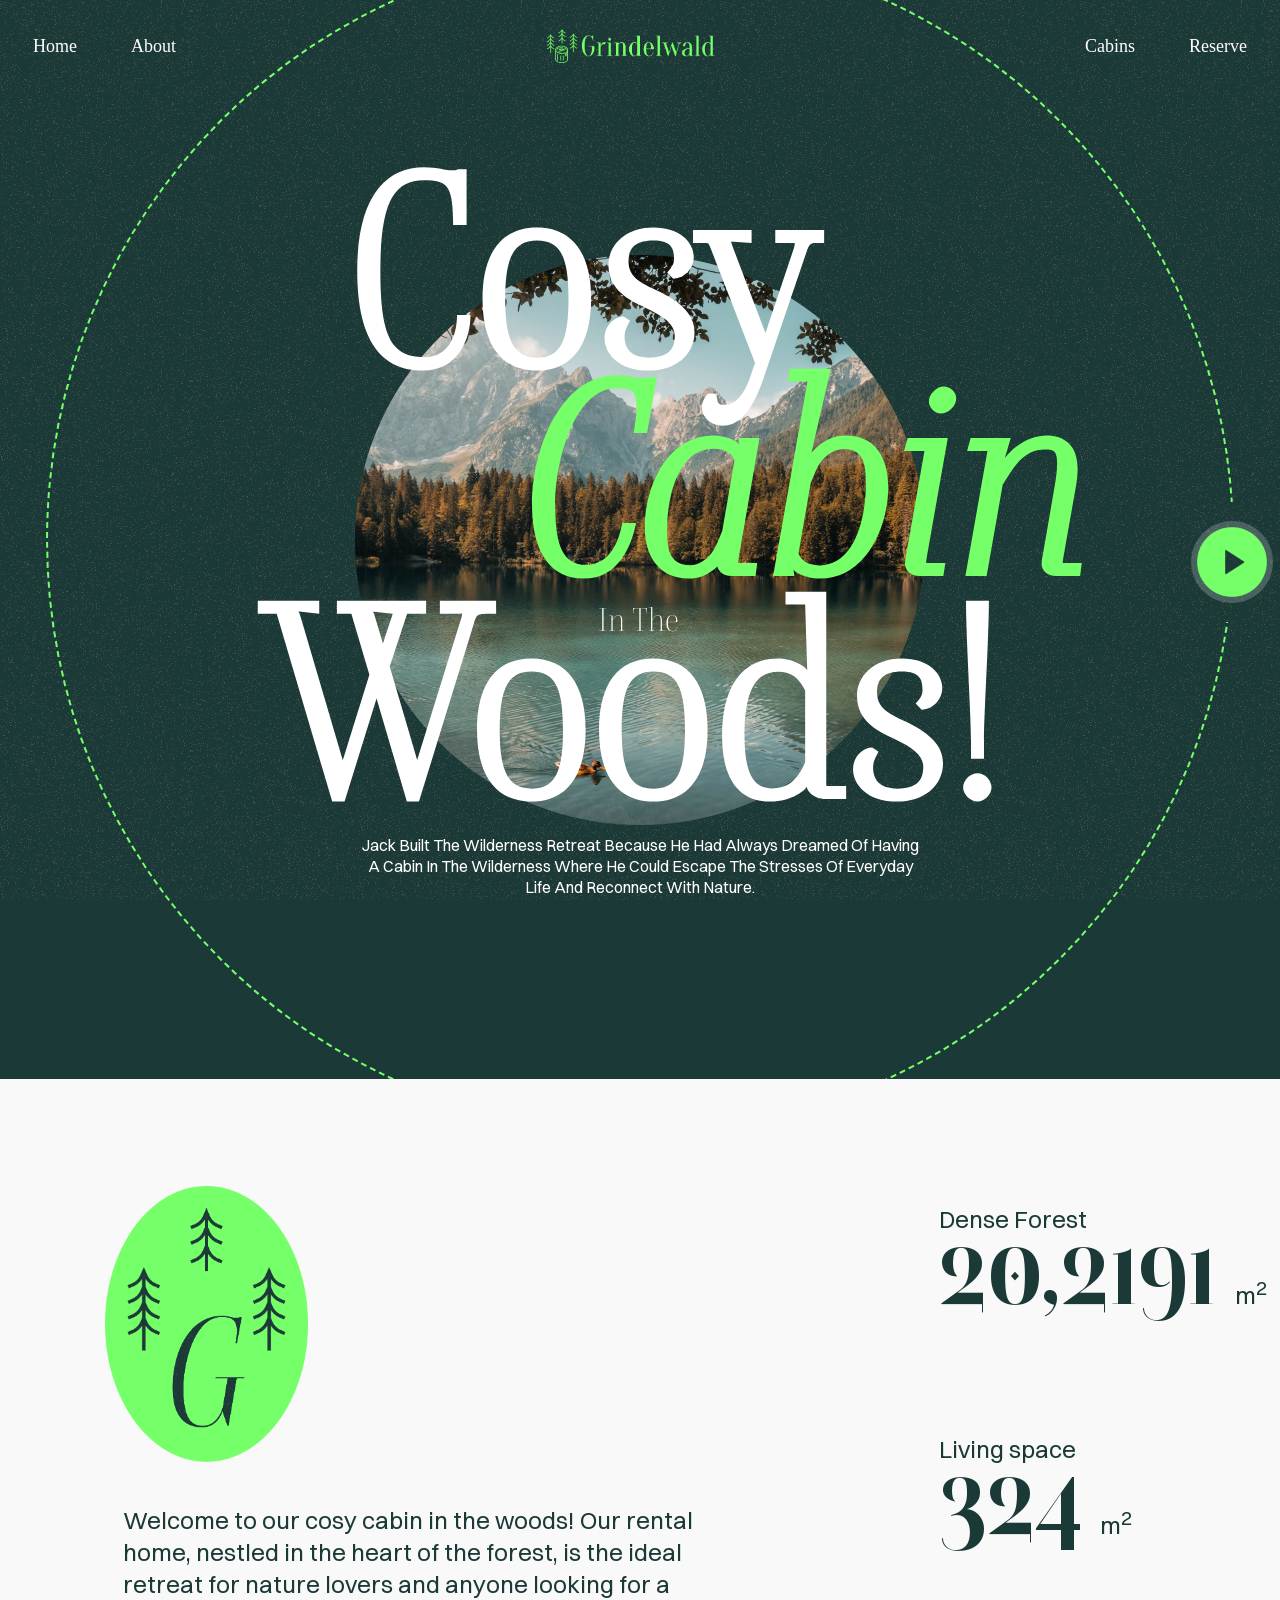
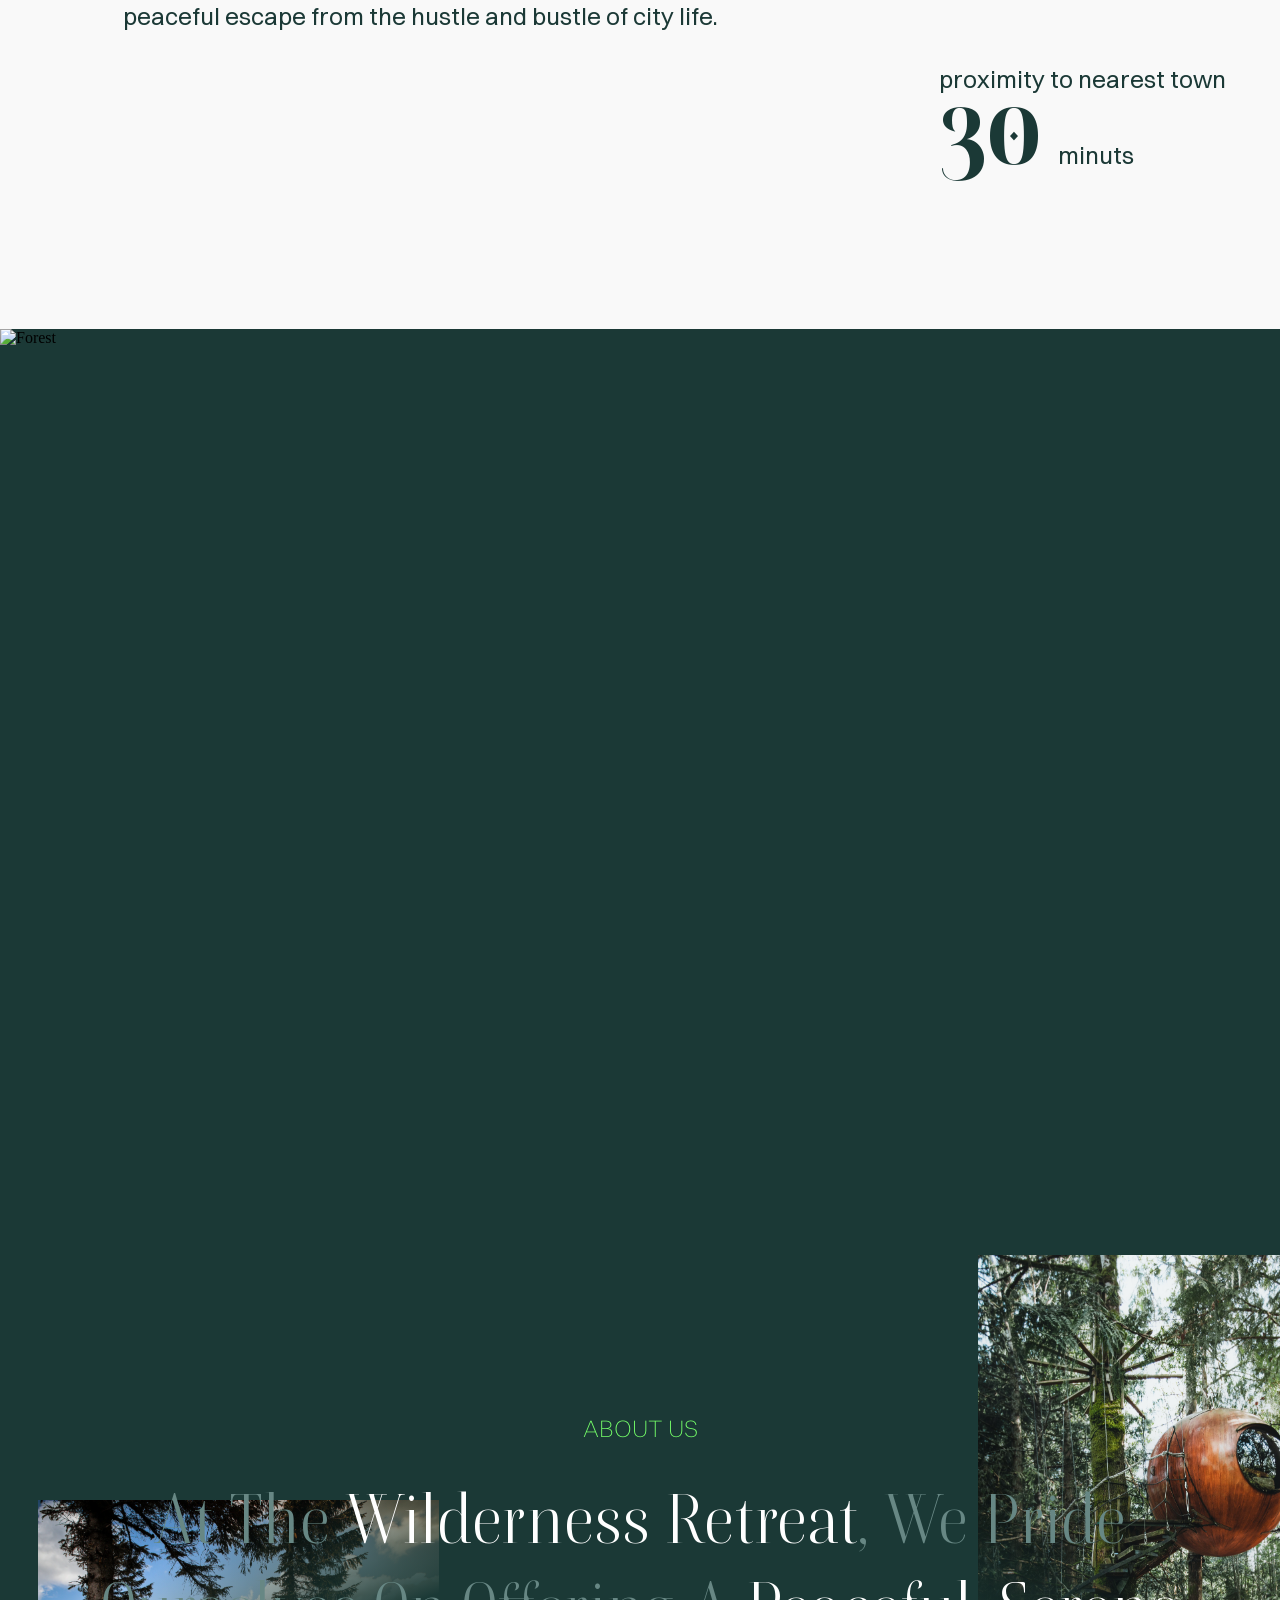
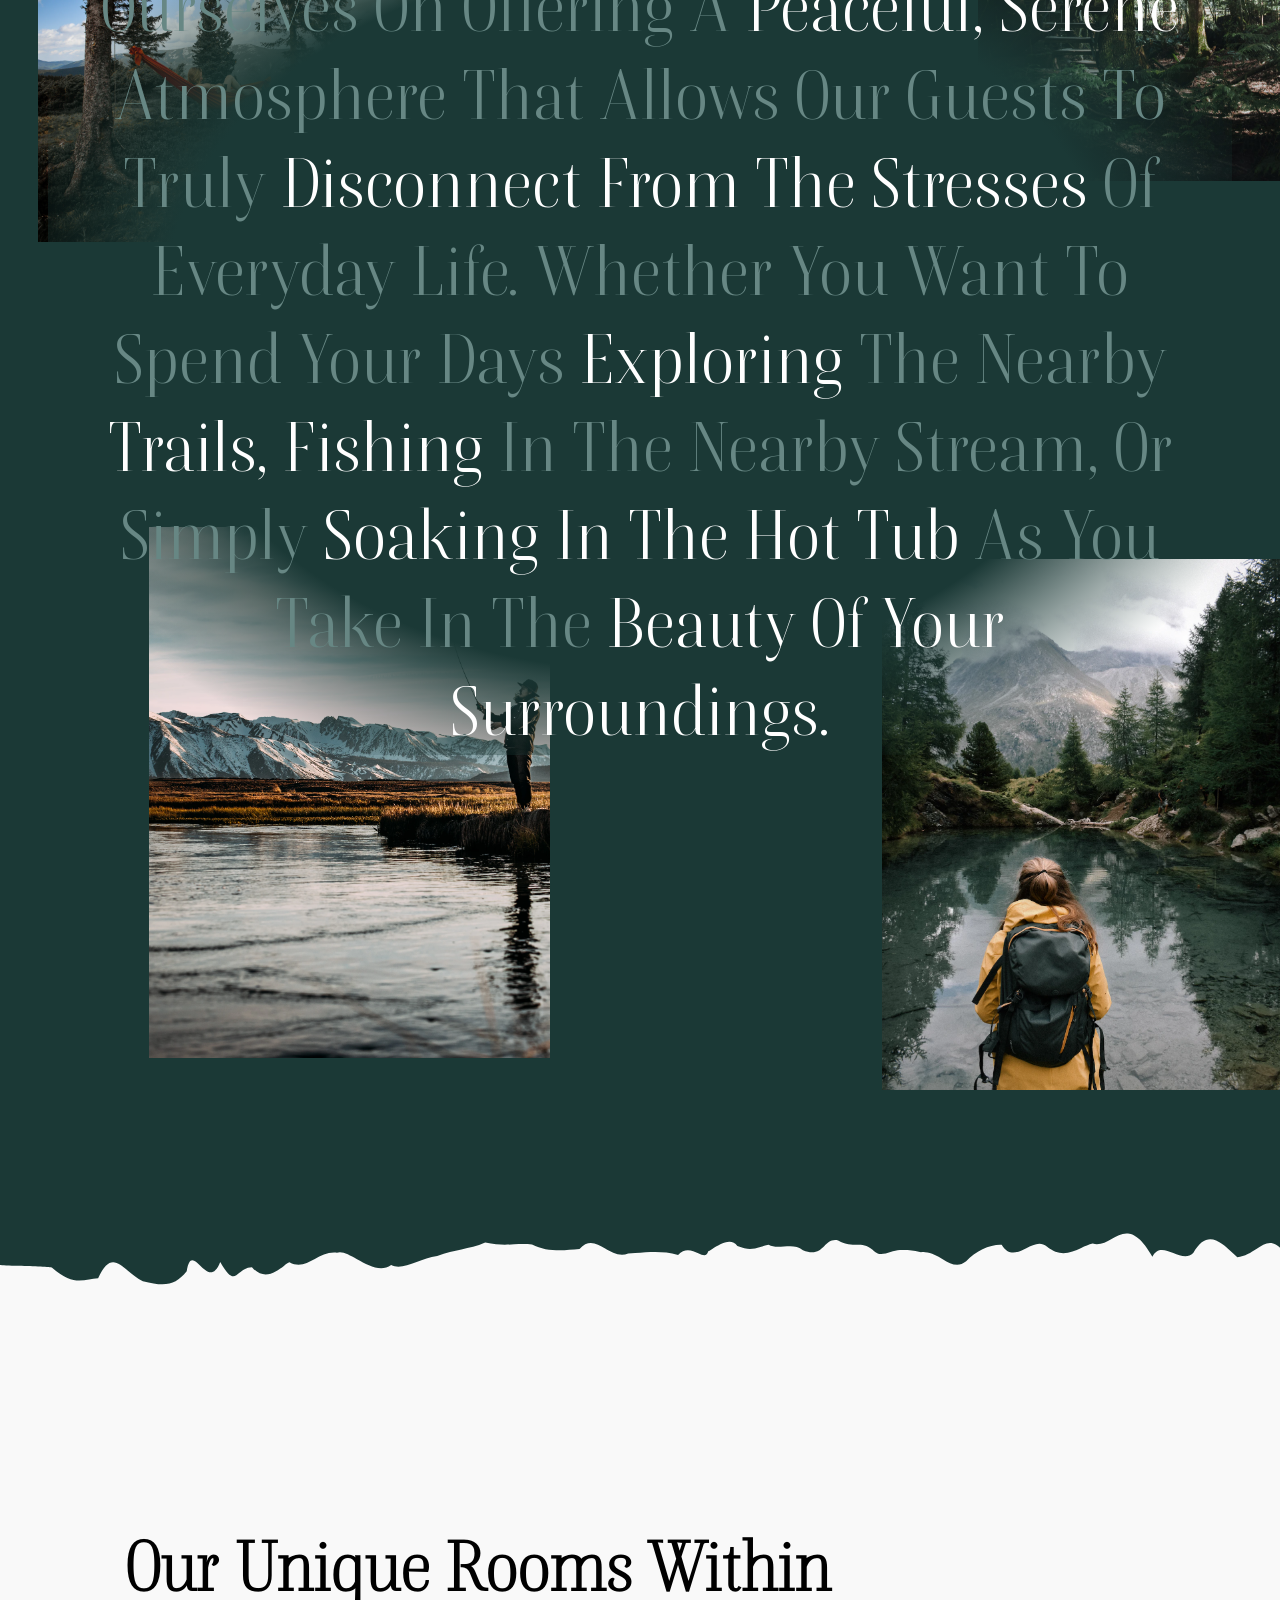
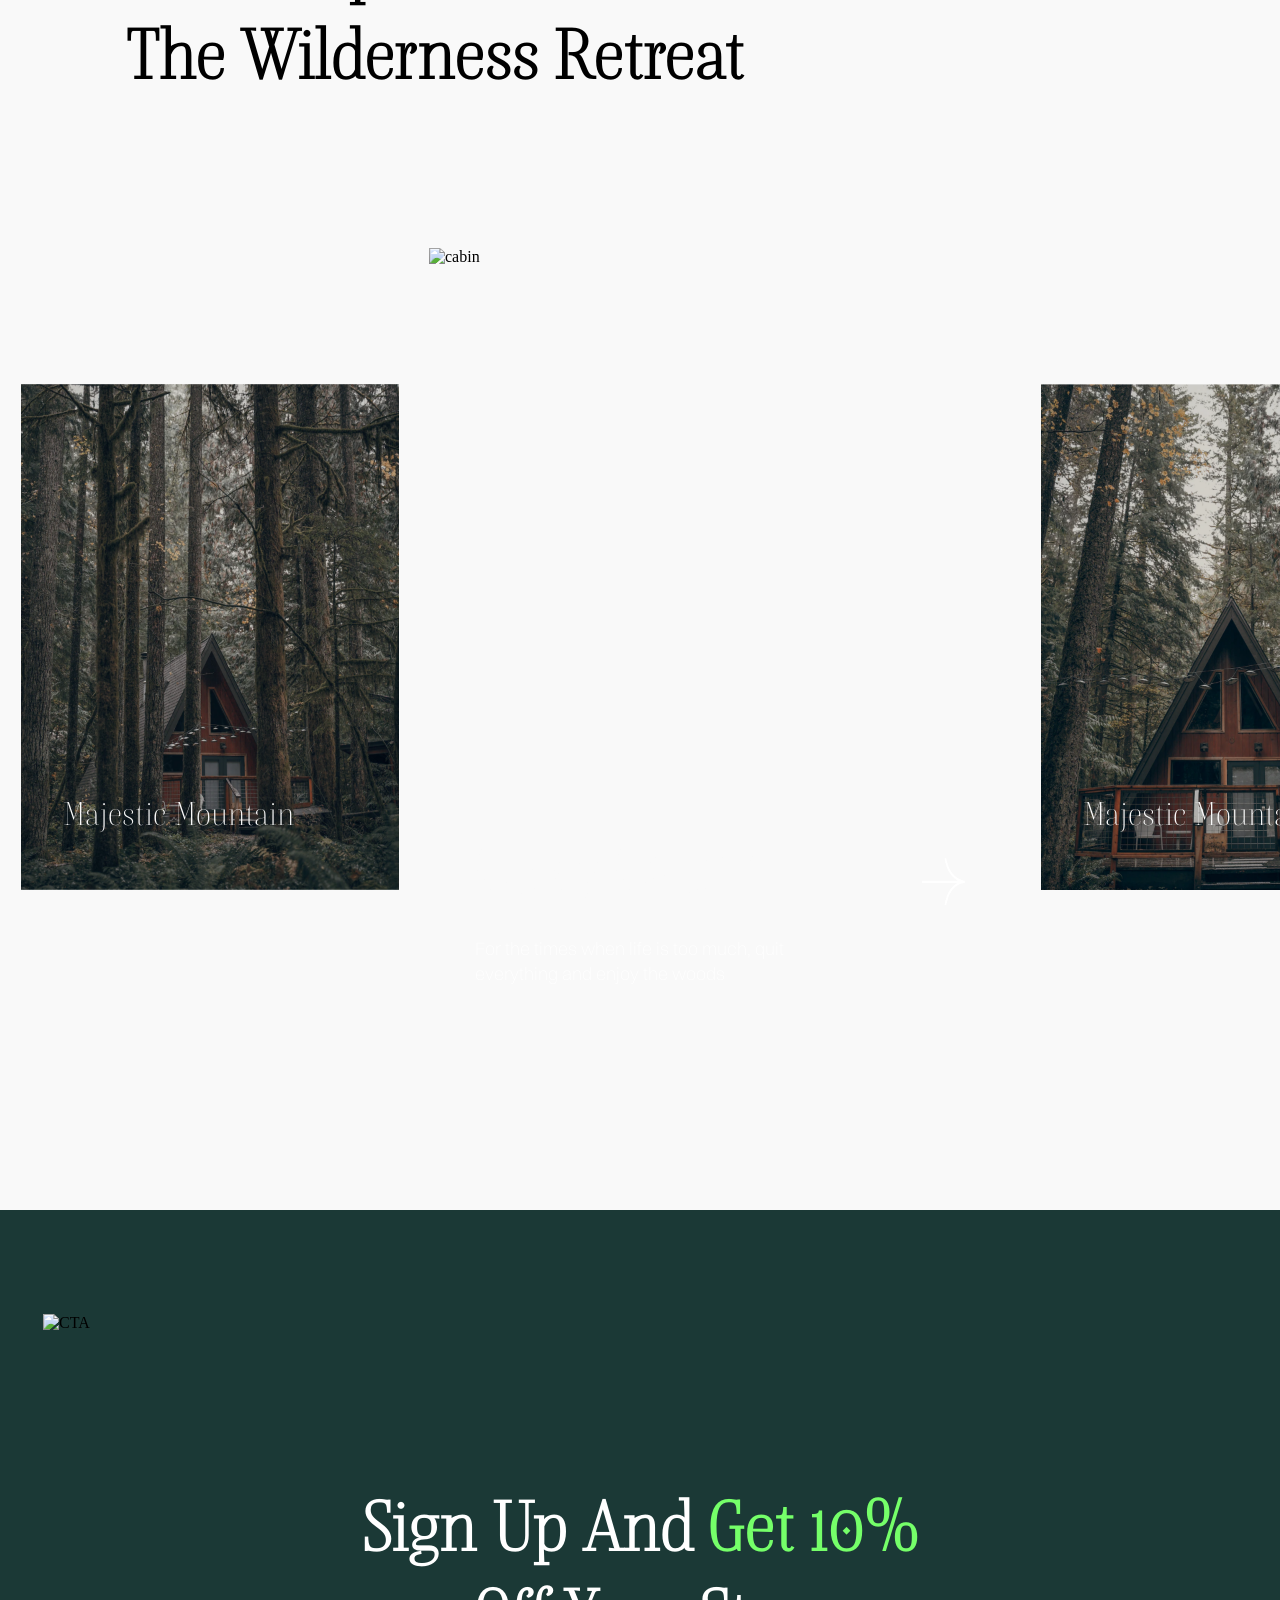
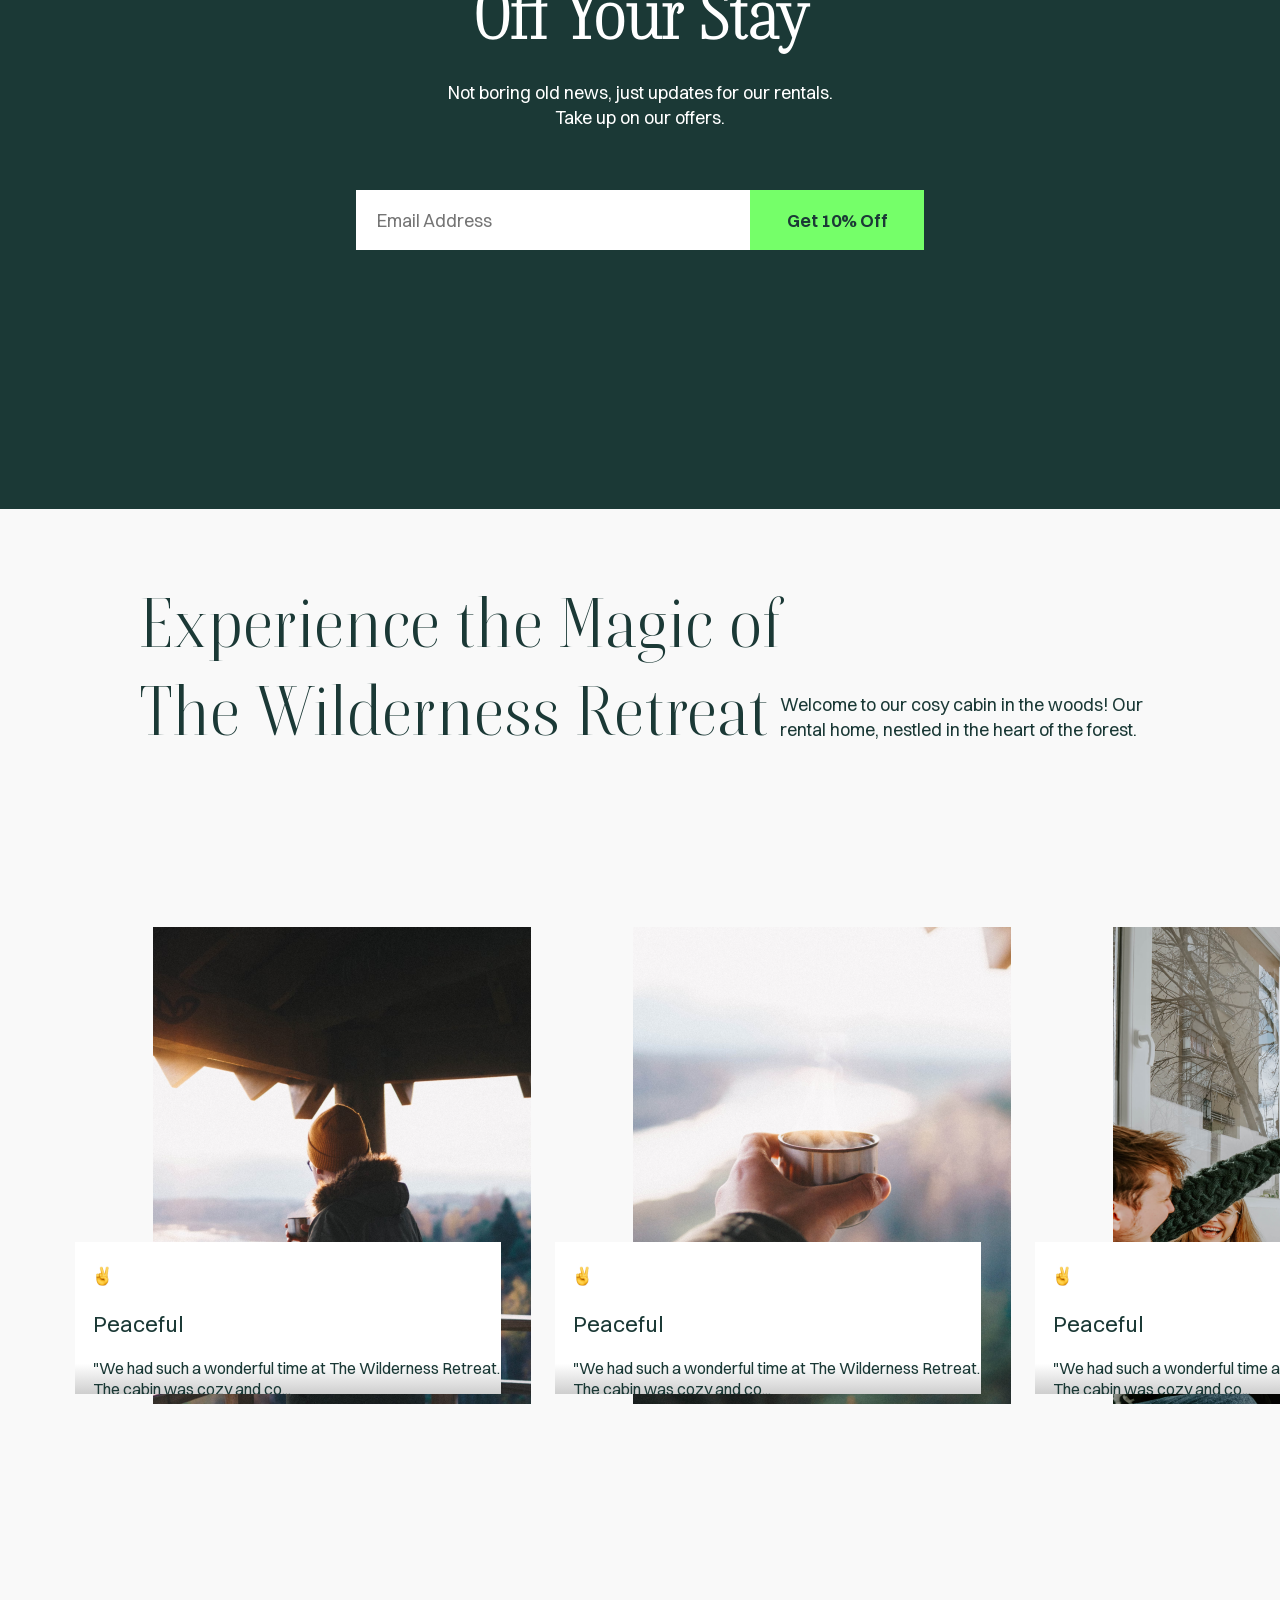
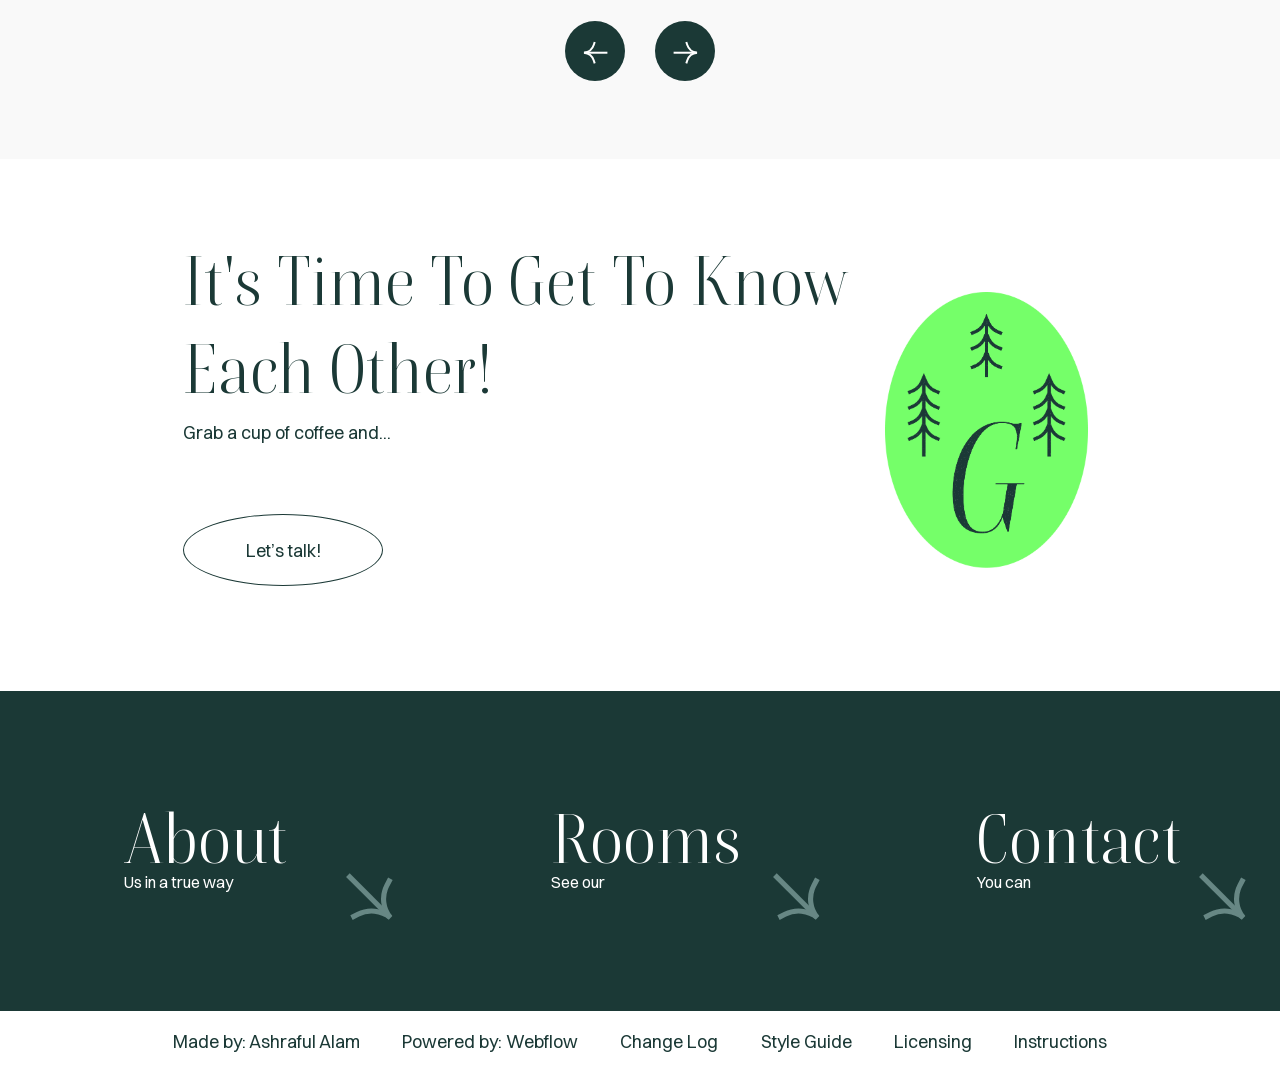
==== index.html @ 7fa8d110 "rename root file" ====
<!DOCTYPE html>
<html lang="en">
  <head>
    <meta charset="UTF-8" />
    <meta name="viewport" content="width=device-width, initial-scale=1.0" />
    <title>Document</title>
    <link rel="stylesheet" href="homePage.css" />
  </head>
  <body>
    <div class="navContainer">
      <nav>
        <aside>
          <p>Home</p>
          <p>About</p>
        </aside>
        <img class="logo" src="source/image/Logo.png" alt="" />
        <aside>
          <p>Cabins</p>
          <p>Reserve</p>
        </aside>
      </nav>
    </div>

    <div class="heroContainer">
      <img src="source/image/heroImage.png" alt="hero" />
      <div class="line">
        <div class="playContainer">
          <img src="source/image/play.png" alt="play" />
        </div>
      </div>
      <div class="title">
        <h1>cosy</h1>
        <h1>cabin</h1>
        <div class="concat">
          <p>in the</p>
          <h1>woods!</h1>
        </div>
        <div class="subTitle">
          <p>
            Jack built The Wilderness Retreat because he had always dreamed of
            having a cabin in the wilderness where he could escape the stresses
            of everyday life and reconnect with nature.
          </p>
        </div>
      </div>
    </div>

    <div class="infoContainer">
      <div class="left">
        <img src="source/image/LogoIcon.png" alt="Logo Icon" />
        <p>
          Welcome to our cosy cabin in the woods! Our rental home, nestled in
          the heart of the forest, is the ideal retreat for nature lovers and
          anyone looking for a peaceful escape from the hustle and bustle of
          city life.
        </p>
      </div>

      <div class="right">
        <section>
          <p>Dense Forest</p>
          <p><span>20,2191</span> m<sup>2</sup></p>
        </section>

        <section>
          <p>Living space</p>
          <p><span>324</span> m<sup>2</sup></p>
        </section>

        <section>
          <p>proximity to nearest town</p>
          <p><span>30</span> minuts</p>
        </section>
      </div>
    </div>

    <div class="landingImageContainer">
      <img src="source/image/LandingImage.png" alt="Forest" srcset="" />
    </div>

    <div class="aboutUsContainer">
      <h3>About Us</h3>
      <p>
        At The <span>Wilderness Retreat</span>, we pride ourselves on offering a
        <span>peaceful, serene</span> atmosphere that allows our guests to truly
        <span>disconnect from the stresses</span> of everyday life. Whether you
        want to spend your days <span>exploring</span> the nearby
        <span>trails, fishing</span> in the nearby stream, or simply
        <span>soaking in the hot tub</span> as you take in the
        <span>beauty of your surroundings.</span>
      </p>
      <img id="AUI1" src="source/image/AUI1.png" alt="hammok" />
      <img id="AUI2" src="source/image/AUI2.png" alt="treehouse" />
      <img id="AUI3" src="source/image/AUI3.png" alt="fishing" />
      <img id="AUI4" src="source/image/AUI4.png" alt="lagoon" />
    </div>

    <svg
      width="1440"
      height="113"
      viewBox="0 0 1440 113"
      fill="none"
      xmlns="http://www.w3.org/2000/svg"
    >
      <path
        fill-rule="evenodd"
        clip-rule="evenodd"
        d="M18.7833 62.7959C9.23584 62.4881 1.08497 62.2254 4.46349e-06 61.944L0 113L1440 113L1440 6.87937C1438.2 7.46127 1436.47 8.1335 1434.84 8.88973C1430.71 -6.09381 1423.05 0.575743 1413.23 9.13113C1404.2 16.9908 1393.35 26.4421 1381.73 22.1585C1379.43 23.8124 1377.31 25.3706 1375.34 26.8237C1358.39 39.306 1351.98 44.0287 1329.98 35.0249C1322.13 37.172 1315.57 37.6244 1309.7 38.0296C1299.73 38.717 1291.73 39.2688 1282.74 47.7307C1272.5 35.5685 1265.35 40.1801 1256.38 45.968C1251.02 49.4222 1245.02 53.2953 1237.32 54.2721C1235.89 52.9892 1234.44 51.6265 1232.97 50.2475C1220.56 38.5748 1206.9 25.7295 1193.24 50.1102C1187.56 55.7433 1180.33 52.8786 1173.3 50.0892C1165.19 46.8758 1157.34 43.7622 1152.39 53.8572C1134.96 22.8873 1123.17 29.4622 1111.56 35.9358C1105.48 39.3261 1099.45 42.6887 1092.69 40.6157C1088.8 41.5596 1085.02 43.2747 1081.22 44.9987C1070.77 49.7373 1060.17 54.5434 1046.81 43.591C1040.51 38.0478 1033.44 41.5925 1026.34 45.1481C1017.69 49.4845 1009 53.8373 1001.65 41.7415C990.593 41.1585 975.445 47.8863 966.161 58.3403C957.867 65.0472 950.698 60.8352 942.708 56.1404C937.358 52.9966 931.639 49.6364 924.967 49.1929C923.662 49.0115 922.311 49.0115 921.006 49.1929C917.403 48.1698 913.579 47.4923 909.662 47.1826C908.235 47.1826 906.815 47.1344 905.366 47.0852C903.855 47.034 902.312 46.9816 900.694 46.9816C897.517 46.7603 894.012 47.8652 890.509 48.9698C885.104 50.6739 879.703 52.3769 875.511 49.2054C874.3 48.525 873.301 47.7069 872.565 46.7931C866.895 41.8938 862.147 41.8356 856.719 41.769C851.588 41.7061 845.85 41.6357 838.152 37.4648C831.615 35.9823 828.063 39.3723 824.367 42.9002C819.642 47.4099 814.682 52.1448 802.947 47.2156C797.284 42.3953 790.519 42.9374 783.884 43.469C778.454 43.904 773.113 44.3321 768.535 41.8076C765.358 42.5109 762.758 43.264 760.45 43.9325C752.927 46.1114 748.508 47.3911 737.354 43.1143C731.291 33.9115 719.3 41.5077 712.271 45.9611C710.593 47.0238 709.198 47.9076 708.233 48.3414C706.751 54.0754 703.037 52.4287 698.188 50.2786C692.462 47.7399 685.153 44.4994 678.067 51.8796C663.395 47.9731 650.98 48.9029 635.193 50.0854C632.943 50.2538 630.625 50.4274 628.223 50.5929C619.638 53.8572 612.214 49.6067 605.175 45.5768C596.52 40.6221 588.449 36.0008 579.519 46.0897C561.996 47.7784 546.564 48.9043 531.988 41.4256C525.156 40.7519 519.744 41.0516 514.295 41.3534C506.249 41.799 498.121 42.2491 485.217 39.5761C476.906 43.3089 469.35 44.8219 461.45 46.404C453.99 47.8979 446.223 49.4535 437.22 52.9977C429.822 54.1245 422.955 56.6358 416.66 58.9378C406.668 62.5916 398.118 65.7182 391.178 61.9442C380.866 69.4733 368.165 62.3941 357.01 56.1769C349.073 51.7529 341.919 47.7654 336.965 49.788C328.445 48.788 321.503 52.5076 314.873 56.0601C306.709 60.4349 299.017 64.5562 289.434 59.2973C288.092 59.6882 286.19 61.128 283.867 62.8859C276.155 68.7232 263.808 78.0681 251.948 64.1623C246.11 64.2275 242.472 67.3004 239.444 69.8579C234.073 74.3943 230.621 77.3094 220.22 58.9431C213.587 75.6829 206.282 68.6091 200.028 62.5535C194.212 56.9221 189.306 52.1712 186.695 68.2712C175.509 81.9017 165.94 84.1934 142.839 78.1622C137.151 75.4569 132.296 71.406 127.915 67.7505C116.897 58.5566 108.875 51.8635 98.1284 75.3678C94.8785 75.5291 91.9042 76.025 89.0153 76.5067C78.5808 78.2464 69.2598 79.8005 52.0867 64.7328C51.0072 63.8346 33.2844 63.2634 18.7833 62.7959Z"
        fill="#F9F9F9"
      />
    </svg>

    <div class="uniqueRoomsContainer">
      <h2>Our unique rooms within the wilderness retreat</h2>
      <div class="roomImgContainer">
        <div class="roomImg small" id="room1">
          <img src="source/image/Cabin1.png" alt="cabin" />
          <h2>Majestic Mountain</h2>
          <img id="roomIcon" src="source/image/roomIcon.png" alt="" />
          <p>
            For the times when life is too much, quit everything and enjoy the
            woods
          </p>
        </div>

        <div class="roomImg big" id="room2">
          <img src="source/image/Cabin2.png" alt="cabin" />
          <h2>Cozy Cabin</h2>
          <img id="roomIcon" src="source/image/roomIcon.png" alt="" />
          <p>
            For the times when life is too much, quit everything and enjoy the
            woods
          </p>
        </div>

        <div class="roomImg small" id="room3">
          <img src="source/image/Cabin3.png" alt="cabin" />
          <h2>Majestic Mountain</h2>
          <img id="roomIcon" src="source/image/roomIcon.png" alt="" />
          <p>
            For the times when life is too much, quit everything and enjoy the
            woods
          </p>
        </div>
      </div>
    </div>

    <div class="ctaContainer">
      <img src="source/image/CTABG.png" alt="CTA" />
      <h2>Sign up and <span>get 10%</span> off your stay</h2>
      <p>
        Not boring old news, just updates for our rentals. Take up on our
        offers.
      </p>
      <form>
        <input type="text" placeholder="Email Address" />
        <input type="submit" value="Get 10% Off" />
      </form>
    </div>

    <div class="testimonialContainer">
      <h1>Experience the Magic of The Wilderness Retreat</h1>
      <p>
        Welcome to our cosy cabin in the woods! Our rental home, nestled in the
        heart of the forest.
      </p>
      <div class="responseContainer">
        <div class="response">
          <aside>
            <img src="source/image/peace.png" alt="emoji" />
            <h4>peaceful</h4>
            <p>
              "We had such a wonderful time at The Wilderness Retreat. The cabin
              was cozy and co...
            </p>
          </aside>
          <img class="userImg" src="source/image/TM1.png" alt="" />
        </div>
        <div class="response">
          <aside>
            <img src="source/image/peace.png" alt="emoji" />
            <h4>peaceful</h4>
            <p>
              "We had such a wonderful time at The Wilderness Retreat. The cabin
              was cozy and co...
            </p>
          </aside>
          <img class="userImg" src="source/image/TM2.png" alt="" />
        </div>
        <div class="response">
          <aside>
            <img src="source/image/peace.png" alt="emoji" />
            <h4>peaceful</h4>
            <p>
              "We had such a wonderful time at The Wilderness Retreat. The cabin
              was cozy and co...
            </p>
          </aside>
          <img class="userImg" src="source/image/TM3.png" alt="" />
        </div>
      </div>
      <div class="controlButton">
        <div class="icon">
          <svg
            class="leftIcon"
            width="25"
            height="23"
            viewBox="0 0 25 23"
            fill="none"
            xmlns="http://www.w3.org/2000/svg"
          >
            <path
              d="M11.7051 1L10.8256 3.7037C9.4058 8.06886 5.56227 11.1988 1 11.7051V11.7051V11.7051C5.53839 12.0984 9.39599 15.1802 10.7819 19.5196L11.7051 22.4101"
              stroke="white"
              stroke-width="2"
            />
            <path
              d="M1.19727 11.7183L24.4 11.7183"
              stroke="white"
              stroke-width="2"
            />
          </svg>
        </div>
        <div class="icon">
          <svg
            class="rightIcon"
            width="25"
            height="23"
            viewBox="0 0 25 23"
            fill="none"
            xmlns="http://www.w3.org/2000/svg"
          >
            <path
              d="M11.7051 1L10.8256 3.7037C9.4058 8.06886 5.56227 11.1988 1 11.7051V11.7051V11.7051C5.53839 12.0984 9.39599 15.1802 10.7819 19.5196L11.7051 22.4101"
              stroke="white"
              stroke-width="2"
            />
            <path
              d="M1.19727 11.7183L24.4 11.7183"
              stroke="white"
              stroke-width="2"
            />
          </svg>
        </div>
      </div>
    </div>

    <div class="detailsContainer">
      <aside>
        <h1>it's time to get to know each other!</h1>
        <p>Grab a cup of coffee and...</p>
        <input type="button" value="Let’s talk!" />
      </aside>
      <img class="logoIcon" src="source/image/LogoIcon.png" alt="" />
    </div>

    <div class="linksContainer">
      <div class="link">
        <h2>About</h2>
        <p>Us in a true way</p>
        <div class="icon">
          <svg
            class="rightIcon"
            width="25"
            height="23"
            viewBox="0 0 25 23"
            fill="none"
            xmlns="http://www.w3.org/2000/svg"
          >
            <path
              d="M11.7051 1L10.8256 3.7037C9.4058 8.06886 5.56227 11.1988 1 11.7051V11.7051V11.7051C5.53839 12.0984 9.39599 15.1802 10.7819 19.5196L11.7051 22.4101"
              stroke="white"
              stroke-width="2"
            />
            <path
              d="M1.19727 11.7183L24.4 11.7183"
              stroke="white"
              stroke-width="2"
            />
          </svg>
        </div>
      </div>
      <div class="link">
        <h2>Rooms</h2>
        <p>See our</p>
        <div class="icon">
          <svg
            class="rightIcon"
            width="25"
            height="23"
            viewBox="0 0 25 23"
            fill="none"
            xmlns="http://www.w3.org/2000/svg"
          >
            <path
              d="M11.7051 1L10.8256 3.7037C9.4058 8.06886 5.56227 11.1988 1 11.7051V11.7051V11.7051C5.53839 12.0984 9.39599 15.1802 10.7819 19.5196L11.7051 22.4101"
              stroke="white"
              stroke-width="2"
            />
            <path
              d="M1.19727 11.7183L24.4 11.7183"
              stroke="white"
              stroke-width="2"
            />
          </svg>
        </div>
      </div>
      <div class="link">
        <h2>Contact</h2>
        <p>You can</p>
        <div class="icon">
          <svg
            class="rightIcon"
            width="25"
            height="23"
            viewBox="0 0 25 23"
            fill="none"
            xmlns="http://www.w3.org/2000/svg"
          >
            <path
              d="M11.7051 1L10.8256 3.7037C9.4058 8.06886 5.56227 11.1988 1 11.7051V11.7051V11.7051C5.53839 12.0984 9.39599 15.1802 10.7819 19.5196L11.7051 22.4101"
              stroke="white"
              stroke-width="2"
            />
            <path
              d="M1.19727 11.7183L24.4 11.7183"
              stroke="white"
              stroke-width="2"
            />
          </svg>
        </div>
      </div>
    </div>

    <div class="footerContainer">
      <div class="links">
        <p>Made by: Ashraful Alam</p>
        <p>Powered by: Webflow</p>
        <p>Change Log</p>
        <p>Style Guide</p>
        <p>Licensing</p>
        <p>Instructions</p>
      </div>
    </div>
  </body>
</html>
---- homePage.css ----
/* -------------------------Import Fonts---------------------------------------- */
@font-face {
  font-family: "Boska-Variable"; /* Name you'll use for the font */
  src: url("source/fonts/Boska-Variable.ttf") format("truetype"); /* Path to TTF file */
}

@font-face {
  font-family: "Boska"; /* Name you'll use for the font */
  src: url("source/fonts/Boska-Light.otf") format("opentype"); /* OTF format */
}
@font-face {
  font-family: "Boska-Italic"; /* Name you'll use for the font */
  src: url("source/fonts/Boska-LightItalic.otf") format("opentype"); /* OTF format */
}

@font-face {
  font-family: "Switzer-Variable"; /* Name you'll use for the font */
  src: url("source/fonts/Switzer-Variable.ttf") format("truetype"); /* Path to TTF file */
}
@font-face {
  font-family: "Switzer-VariableItalic"; /* Name you'll use for the font */
  src: url("source/fonts/Switzer-VariableItalic.ttf") format("truetype"); /* Path to TTF file */
}
@font-face {
  font-family: "Switzer"; /* Name you'll use for the font */
  src: url("source/fonts/Switzer-Extralight.otf") format("opentype"); /* OTF format */
}

/* -----------------global css------------------------ */
* {
  box-sizing: border-box;
}
HTML,
body {
  margin: 0px;
  padding: 0px;
  border: 0px;
}

body {
  background-color: #1b3936;
  background-image: url("source/image/noiseBG.png");
  background-repeat: repeat;
  background-attachment: fixed;
}

/* ----------------------Navigation bar css------------------------------ */
.navContainer {
  width: 100vw;
  position: absolute;
  z-index: 2;
}
nav {
  /* width: 100vw; */
  display: flex;
  flex-direction: row;
  justify-content: space-between;
  width: 1214px;
  height: 33px;
  margin: auto;
  align-items: center;
  margin-top: 29.6px;
}
nav aside {
  display: flex;
  flex-direction: row;
  gap: 54px;
  color: #ffffff;
  font-size: 18px;
}
nav aside p:hover {
  color: #75ff69;
  cursor: pointer;
}
.logo {
  width: 168.3px;
  /* height: 33px; */
}

/* ---------------------Hero Container css-------------------------- */
.heroContainer {
  display: flex;
  justify-content: center;
  align-items: center;
  /* height: 1394.9px; */
  height: 1079px;
  margin: 0 auto;
  position: relative;
  overflow-y: clip;
}
.heroContainer img {
  height: 570px;
  /* width: 570px; */
  aspect-ratio: 1/1;
}
.heroContainer .line {
  border: 2px dashed #75ff69;
  height: 1188px;
  aspect-ratio: 1/1;
  border-radius: 100%;
  position: absolute;
}

.heroContainer .line .playContainer {
  height: 120px;
  aspect-ratio: 1/1;
  background-image: url("source/image/noiseBG.png");
  right: -60px;
  bottom: 43%;
  position: absolute;
  display: flex;
  justify-content: center;
  align-items: center;
}
.heroContainer .line .playContainer img {
  height: 82px;
  aspect-ratio: 1/1;
}

.heroContainer .title {
  position: absolute;
  color: #ffffff;
  height: 724px;
  width: 1070px;
  /* left: 232px; */
  margin-left: 72px;
  top: 183px;
  text-transform: capitalize;
  font-family: "Boska", "Boska-Variable", sans-serif;
}
.heroContainer .title h1 {
  font-size: 262px;
  line-height: 185.6px;
  height: 162px;
  width: 879px;
  margin-top: unset;
  margin-bottom: unset;
  text-align: center;
  margin-bottom: 46px;
}

.heroContainer .title > h1:nth-child(2) {
  color: #75ff69;
  /* font-style: italic; */
  /* margin-left: 191px; */
  margin-left: 225px;
  font-family: "Boska-Italic", "Boska-Variable", sans-serif;
}

.heroContainer .title .concat {
  position: relative;
}
.heroContainer .title .concat p {
  text-align: center;
  margin: 0 0 0 -7%;
  font-size: 32px;
}

.heroContainer .title .concat h1 {
  margin-left: 48px;
  position: absolute;
  top: 15px;
}

.heroContainer .title .subTitle {
  bottom: 0px;
  position: absolute;
  width: inherit;
}

.heroContainer .title .subTitle p {
  text-align: center;
  margin: 0 0 0 20%;
  width: 570px;
  height: 72px;
  font-family: "Switzer-Variable", sans-serif;
}

/* -----------------------Info Section Css--------------- */
.infoContainer {
  height: 850px;
  background-color: #f9f9f9;
  display: flex;
  gap: 207px;
  color: #1b3936;
}
.infoContainer > .left {
  display: flex;
  flex-direction: column;
  margin-left: 105px;
  gap: 41.92px;
}

.infoContainer > .left img {
  width: 203px;
  height: 276.08px;
  margin-top: 107px;
}
.infoContainer > .left p {
  width: 609px;
  height: 128px;
  font-family: "Switzer-Variable", sans-serif;
  margin: 0 0 0 18px;
  font-size: 24px;
}
.infoContainer > .right {
  padding-top: 115px;
  display: flex;
  flex-direction: column;
  gap: 104px;
}

.infoContainer > .right p {
  font-family: "Switzer-Variable", sans-serif;
  font-size: 24px;
  margin: unset;
  line-height: 50px;
}
.infoContainer > .right span {
  font-family: "Boska-Variable", sans-serif;
  font-size: 100px;
  font-weight: bold;
  margin-right: 12px;
}

/* -------------------------Landing Image Css----------------- */

.landingImageContainer {
  height: 850px;
}
.landingImageContainer img {
  max-width: 100%;
  height: auto;
}

/* -------------------------About US Css----------------- */

.aboutUsContainer {
  height: 1624px;
  position: relative;
}
.aboutUsContainer h3 {
  color: #75ff69;
  font-size: 24px;
  font-family: "Switzer", sans-serif;
  font-weight: lighter;
  text-transform: uppercase;
  margin: unset;
  /* margin-top: 233px; */
  padding-top: 233px;
  text-align: center;
}
.aboutUsContainer p {
  color: #678784;
  height: 880px;
  width: 1183.29px;
  padding: 0px 50px;
  text-align: center;
  margin: 31px auto;
  font-size: 68px;
  font-family: "Boska-Variable", sans-serif;
  text-transform: capitalize;
  z-index: 2;
  position: relative;
  background: radial-gradient(#1b3936 57%, transparent 80%);
}

.aboutUsContainer p > span {
  color: #ffffff;
}
.aboutUsContainer img {
  width: 401px;
  position: absolute;
}

#AUI1 {
  height: 342px;
  top: 321px;
  left: 38px;
}
#AUI2 {
  height: 526px;
  top: 76px;
  left: 978px;
}
#AUI3 {
  height: 531px;
  top: 948px;
  left: 149px;
}
#AUI4 {
  height: 531px;
  top: 980px;
  left: 882px;
}

/* -------------------------Unique Rooms Css----------------- */
svg {
  margin-bottom: -6px;
}
.uniqueRoomsContainer {
  height: 1496px;
  /* background-color: #ffffff; */
  background-color: #f9f9f9;
  position: relative;
}

.uniqueRoomsContainer h2 {
  margin: unset;
  font-size: 68px;
  font-family: "Boska", "Boska-Variable", sans-serif;
  text-transform: capitalize;
  height: 176px;
  width: 784px;
  position: relative;
  top: 209px;
  left: 125px;
}

.roomImgContainer {
  display: flex;
  flex-direction: row;
  gap: 30px;
  margin: 0px 21px;
  top: 534px;
  position: absolute;
}

.roomImg {
  position: relative;
}
.roomImg img {
  max-width: 100%;
  height: auto;
}
.roomImg h2,
.roomImg p {
  position: absolute;
}
.roomImg h2 {
  font-family: "Boska", "Boska-Variable", sans-serif;
  color: #f9f9f9;
}
.roomImg p {
  font-family: "Switzer", sans-serif;
  color: #ffffff;
}
.big {
  height: 778.32;
  width: 582px;
}
.big h2 {
  left: 46px;
  top: 577.16px;
  font-size: 68px;
  width: 70%;
  overflow: hidden;
  text-overflow: ellipsis;
  white-space: nowrap;
}
.big p {
  left: 46px;
  top: 670.16px;
  width: 381px;
  height: 48px;
  font-size: 18px;
  display: block;
}
.small {
  height: 505.68px;
  width: 378px;
  top: 136.32px;
}
.small h2 {
  font-size: 32.11px;
  top: 409px;
  left: 42px;
  font-weight: lighter;
  width: 80%;
}
.small p {
  left: 42px;
  display: none;
}

#roomIcon {
  height: 47.4px;
  width: 43.37px;
  position: absolute;
  top: 609.16px;
  right: 45.6px;
}

.big #roomIcon {
  display: block;
}
.small #roomIcon {
  display: none;
}

/* ------------------------------CTA CSS-------------------------- */
.ctaContainer {
  height: 704px;
  width: 1194px;
  margin: 104px auto 91px auto;
  position: relative;
}
.ctaContainer img {
  max-width: 100%;
  height: auto;
}

.ctaContainer h2,
.ctaContainer p {
  left: 50%;
  transform: translateX(-50%);
  text-align: center;
}
.ctaContainer h2 {
  position: absolute;
  color: #ffffff;
  top: 169px;
  margin: unset;
  font-family: "Boska", sans-serif;
  font-size: 68px;
  width: 603px;
  height: 176px;
  text-transform: capitalize;
}
.ctaContainer h2 span {
  color: #75ff69;
}
.ctaContainer p {
  position: absolute;
  color: #ffffff;
  top: 366px;
  margin: unset;
  font-family: "Switzer-Variable", sans-serif;
  font-size: 18px;
  width: 420px;
  height: 50px;
}

.ctaContainer form {
  position: absolute;
  top: 476px;
  width: 100%;
  text-align: center;
}
.ctaContainer form input[type="text"],
.ctaContainer form input[type="submit"] {
  height: 60px;
  padding: unset;
  border: unset;
  font-family: "Switzer-Variable", sans-serif;
  font-size: 18px;
}
.ctaContainer form input[type="text"] {
  width: 396px;
  padding-left: 21px;
}
.ctaContainer form input[type="submit"] {
  width: 174px;
  color: #1b3936;
  background: #75ff69;
  font-weight: 600;
  margin-left: -6px;
  transition: ease-in-out 0.5s;
}

.ctaContainer form input[type="submit"]:hover {
  color: #75ff69;
  background: #1b3936;
  transition: ease-in-out 0.5s;
  cursor: pointer;
}

/* ------------------------------Testimonial css----------------------------- */

.testimonialContainer {
  height: 1250px;
  background-color: #f9f9f9;
  position: relative;
  overflow: clip;
}
.testimonialContainer h1 {
  width: 750px;
  height: 176px;
  top: 70px;
  left: 139px;
  position: absolute;
  font-size: 68px;
  font-family: "Boska-Variable", sans-serif;
  font-weight: initial;
  margin: unset;
  color: #1b3936;
}
.testimonialContainer > p {
  font-family: "Switzer-Variable", sans-serif;
  font-size: 18px;
  color: #1b3936;
  width: 379px;
  height: 48px;
  position: absolute;
  top: 183px;
  right: 121px;
  margin: unset;
}
.responseContainer {
  position: absolute;
  top: 418px;
  display: flex;
  flex-direction: row;
  gap: 24px;
  justify-content: center;
  left: 75px;
}
.response {
  width: 456px;
  height: 477px;
  position: relative;
}
.response aside {
  position: absolute;
  bottom: 10px;
  left: 0px;
  height: 152px;
  width: 426px;
  /* background-image: linear-gradient(to top, #F9F9F9, #ffffff); */
  background-image: linear-gradient(to top, #cecece 0%, #fff 20%);
  z-index: 2;
  padding-left: 18px;
  padding-top: 24px;
  overflow: auto;
}
.response aside img {
  height: 20px;
  aspect-ratio: 1/1;
  margin-bottom: 19px;
}
.response aside h4 {
  margin: unset;
  margin-bottom: 19px;
  font-family: "Switzer-Variable", sans-serif;
  font-size: 22px;
  text-transform: capitalize;
  font-weight: inherit;
  color: #1b3936;
}
.response aside p {
  margin: unset;
  font-family: "Switzer-Variable", sans-serif;
  font-size: 16px;
  color: #1b3936;
}
.userImg {
  width: 378px;
  height: 477px;
  position: absolute;
  right: 0px;
}
.controlButton {
  display: flex;
  flex-direction: row;
  gap: 30px;
  position: absolute;
  bottom: 78px;
  left: 50%;
  transform: translateX(-50%);
}

.controlButton .icon {
  background-color: #1b3936;
  border-radius: 50%;
  height: 60px;
  aspect-ratio: 1/1;
  text-align: center;
  align-content: center;
}
.controlButton .icon:hover {
  background-color: #75ff69;
  transition: ease-in-out 0.5s;
  cursor: pointer;
}
.controlButton svg path {
  stroke: #ffffff;
}
.controlButton .icon:hover svg path {
  stroke: black;
  transition: ease-in-out 0.5s;
}

.controlButton .rightIcon {
  transform: rotateY(180deg);
}

/* -------------------Details css------------- */

.detailsContainer {
  height: 532px;
  background-color: #ffffff;
  position: relative;
}
.detailsContainer aside {
  position: absolute;
  top: 78px;
  left: 183px;
}
.detailsContainer aside h1,
.detailsContainer aside p {
  margin: unset;
  color: #1b3936;
}
.detailsContainer aside h1 {
  font-family: "Boska-Variable", sans-serif;
  text-transform: capitalize;
  font-size: 68px;
  width: 711px;
  height: 176px;
  font-weight: inherit;
  margin-bottom: 7px;
}
.detailsContainer aside p {
  font-family: "Switzer-Variable", sans-serif;
  font-size: 18px;
  width: 208px;
  height: 24px;
  margin-bottom: 70px;
}
.detailsContainer aside input {
  width: 200px;
  height: 72px;
  background-color: #ffffff;
  color: #1b3936;
  border: 1px solid #1b3936;
  border-radius: 50%;
  padding: unset;
  font-size: 18px;
  font-family: "Switzer-Variable", sans-serif;
  transition: ease-in-out 0.5s;
}
.detailsContainer aside input:hover {
  color: #ffffff;
  background-color: #1b3936;
  transition: ease-in-out 0.5s;
  cursor: pointer;
}
.detailsContainer > .logoIcon {
  right: 192px;
  position: absolute;
  height: 276.08px;
  width: 203px;
  top: 133px;
}

/* -------------------Links css-------------- */
.linksContainer {
  height: 320px;
  display: flex;
  flex-direction: row;
}
.linksContainer .link {
  flex: 33.3%;
  position: relative;
  transition: ease-in-out 1s;
}
.linksContainer .link:hover {
  background-color: #75ff69;
  transition: ease-in-out 1s;
  cursor: pointer;
}
.linksContainer .link:hover h2,
.linksContainer .link:hover p {
  color: #1b3936;
  transition: ease-in-out 1s;
}
.linksContainer .link h2,
.linksContainer .link p {
  margin: unset;
  padding-left: 124px;
  position: absolute;
  color: #ffffff;
}
.linksContainer .link h2 {
  top: 104px;
  font-size: 68px;
  font-family: "Boska-Variable", sans-serif;
  font-weight: inherit;
  transition: ease-in-out 1s;
}
.linksContainer .link:hover h2 {
  top: 158px;
  transition: ease-in-out 1s;
}

.linksContainer .link p {
  font-size: 16px;
  font-family: "Switzer-Variable", sans-serif;
  top: 181px;
  transition: ease-in-out 1s;
}
.linksContainer .link:hover p {
  top: 127px;
  transition: ease-in-out 1s;
}
.linksContainer .link > .icon {
  height: 64.23px;
  aspect-ratio: 1/1;
  margin-left: 337px;
  position: absolute;
  top: 174px;
  transition: ease-in-out 1s;
}

.linksContainer .link:hover > .icon {
  margin-left: 385px;
  top: 219px;
}
.linksContainer .link > .icon > svg {
  height: 100%;
  width: 100%;
  transform: rotateZ(225deg);
}
.linksContainer .link > .icon > svg path {
  stroke: #678784;
  transition: ease-in-out 1s;
}
.linksContainer .link:hover > .icon > svg path {
  stroke: #1b3936;
  transition: ease-in-out 1s;
}

/* -----------------footer css--------------- */
.footerContainer {
  background-color: #ffffff;
}
.footerContainer > .links {
  display: flex;
  flex-direction: row;
  width: 976px;
  margin: auto;
  justify-content: space-around;
  font-family: "Switzer-Variable", sans-serif;
  color: #1b3936;
  font-size: 18px;
}

.footerContainer > .links p:hover {
  color: #75ff69;
  cursor: pointer;
}
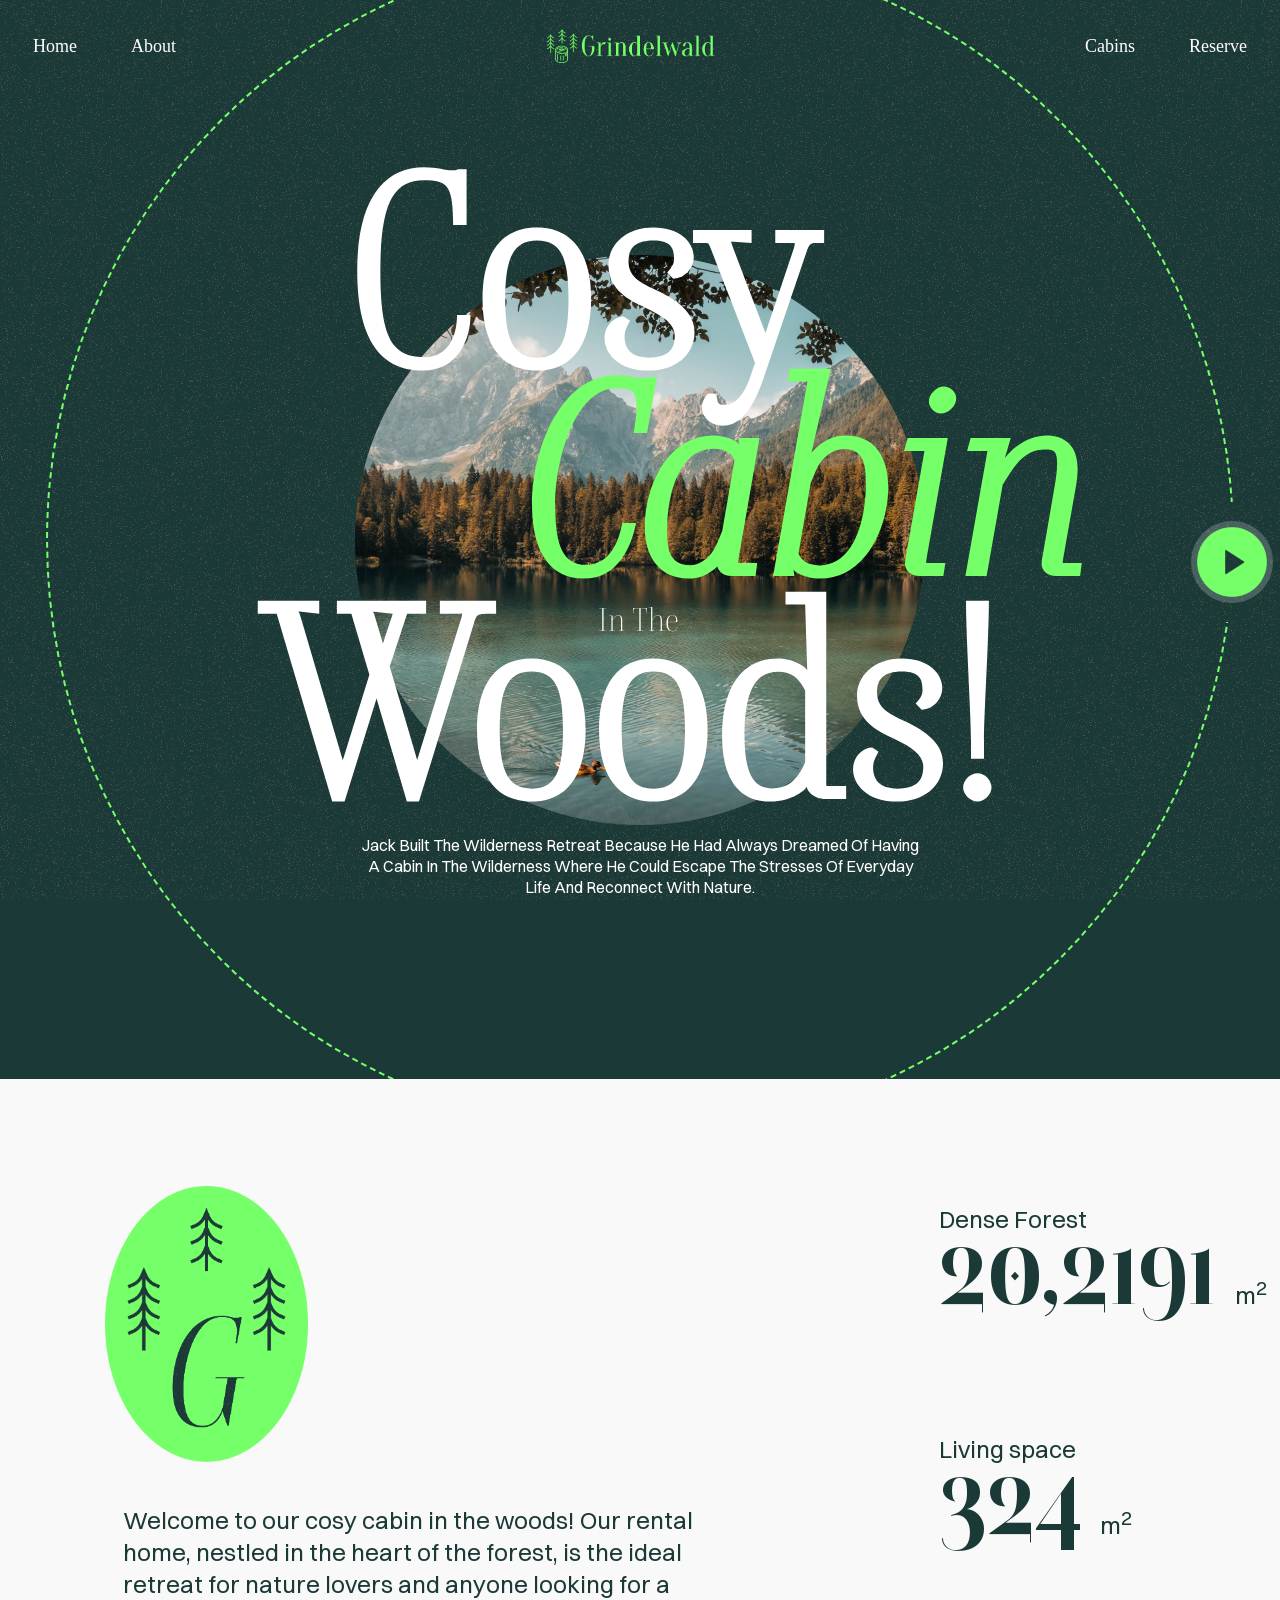
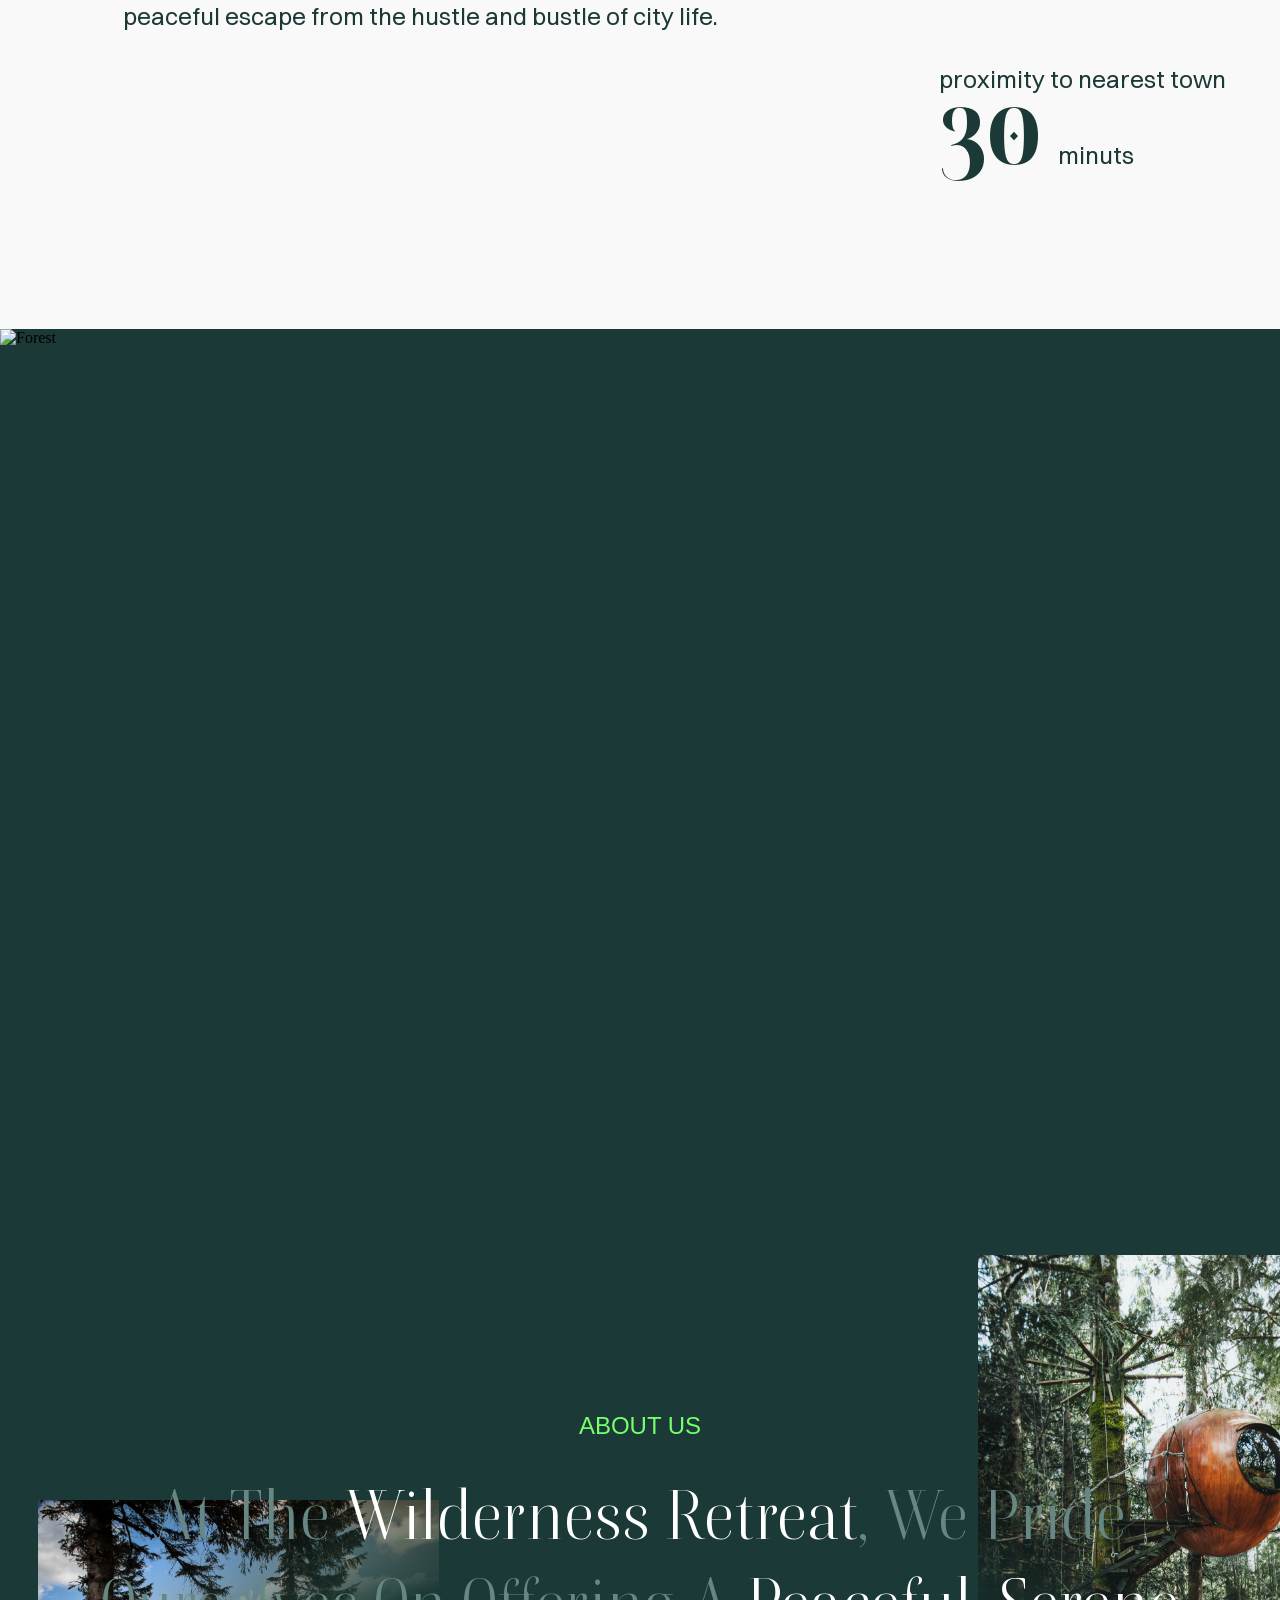
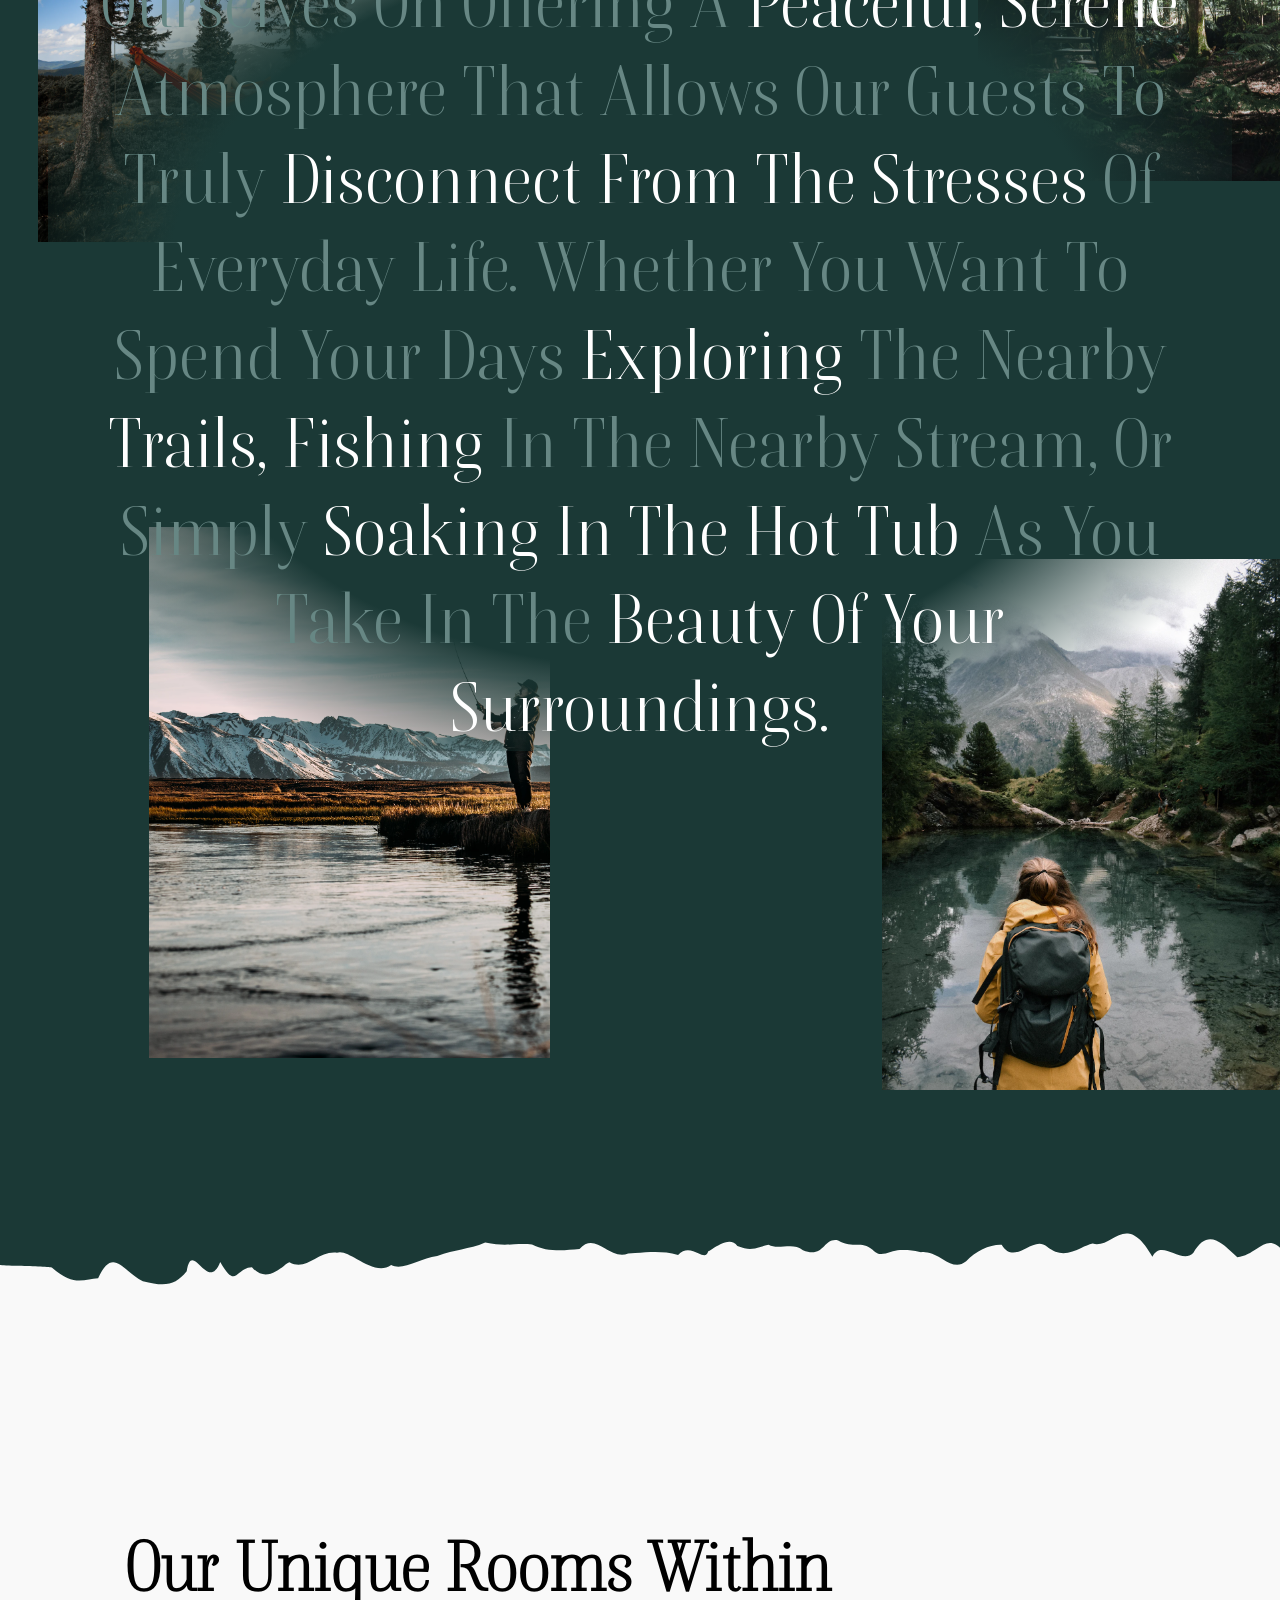
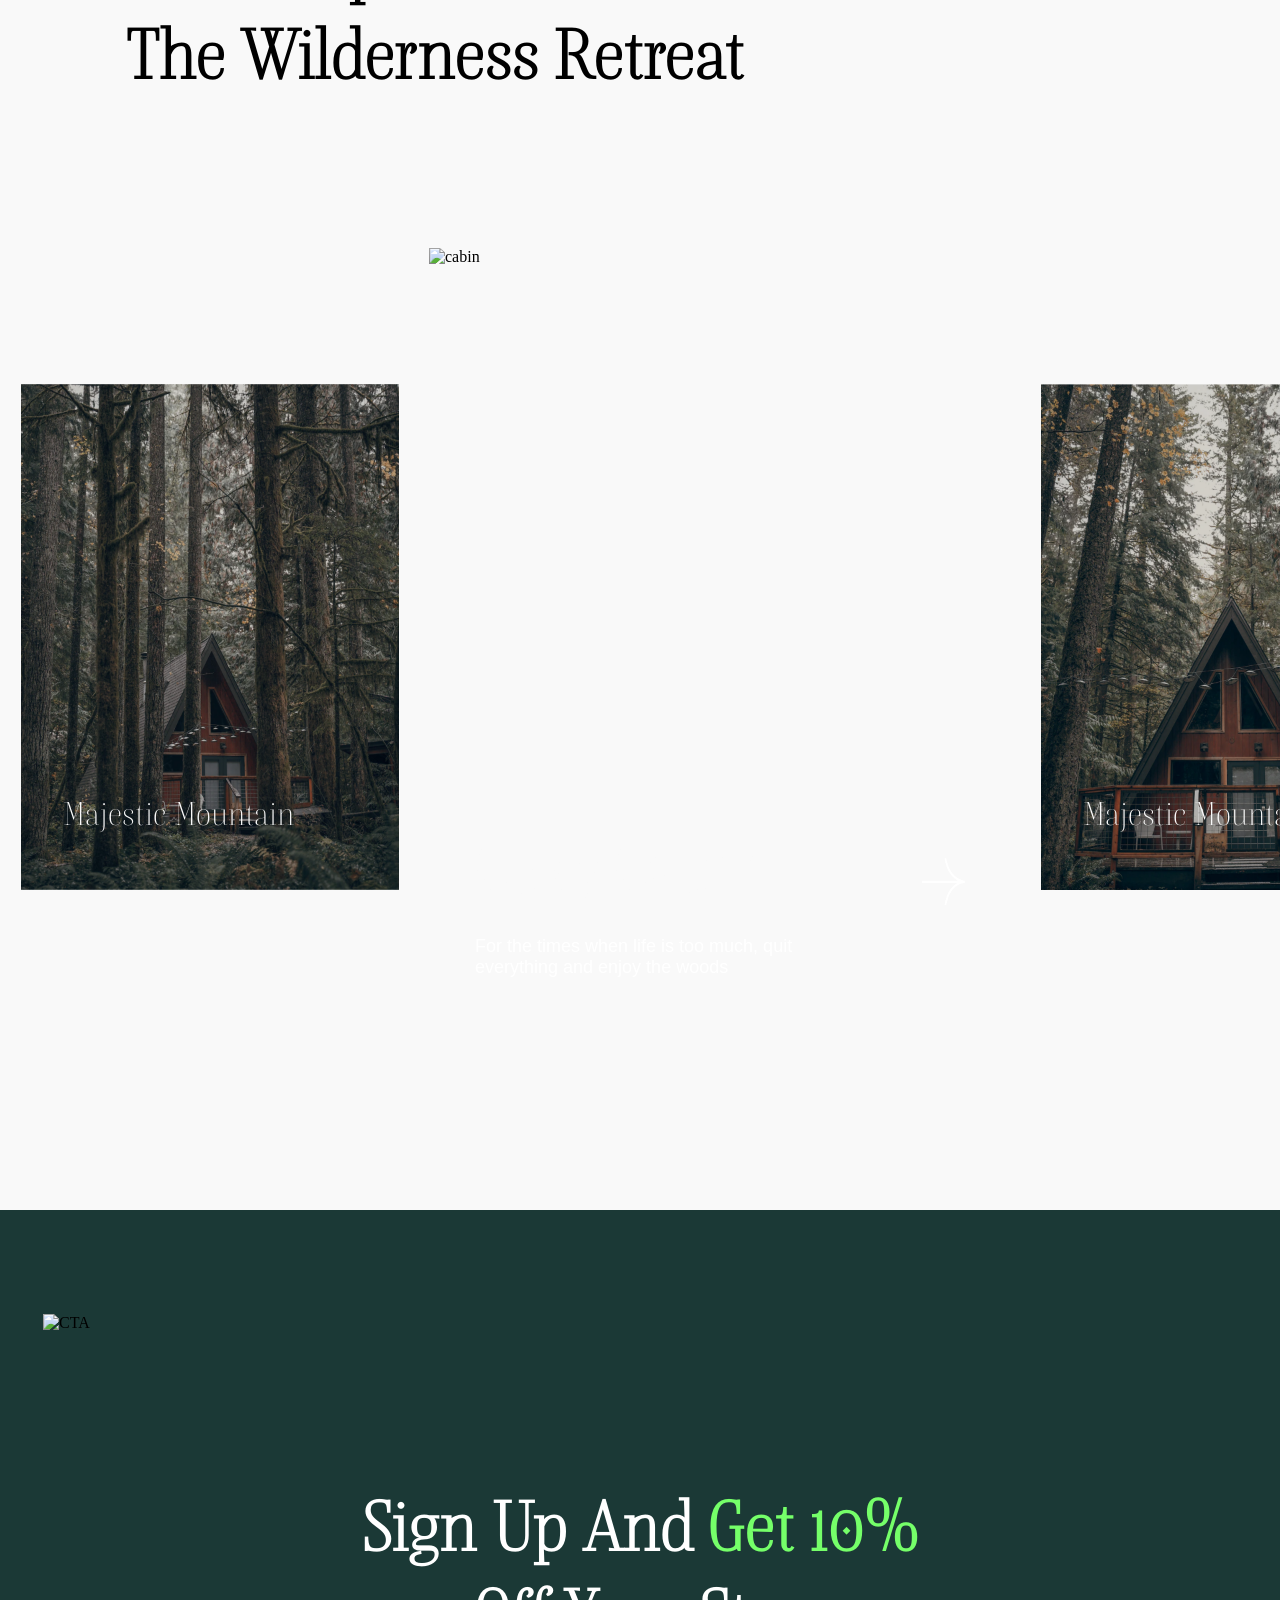
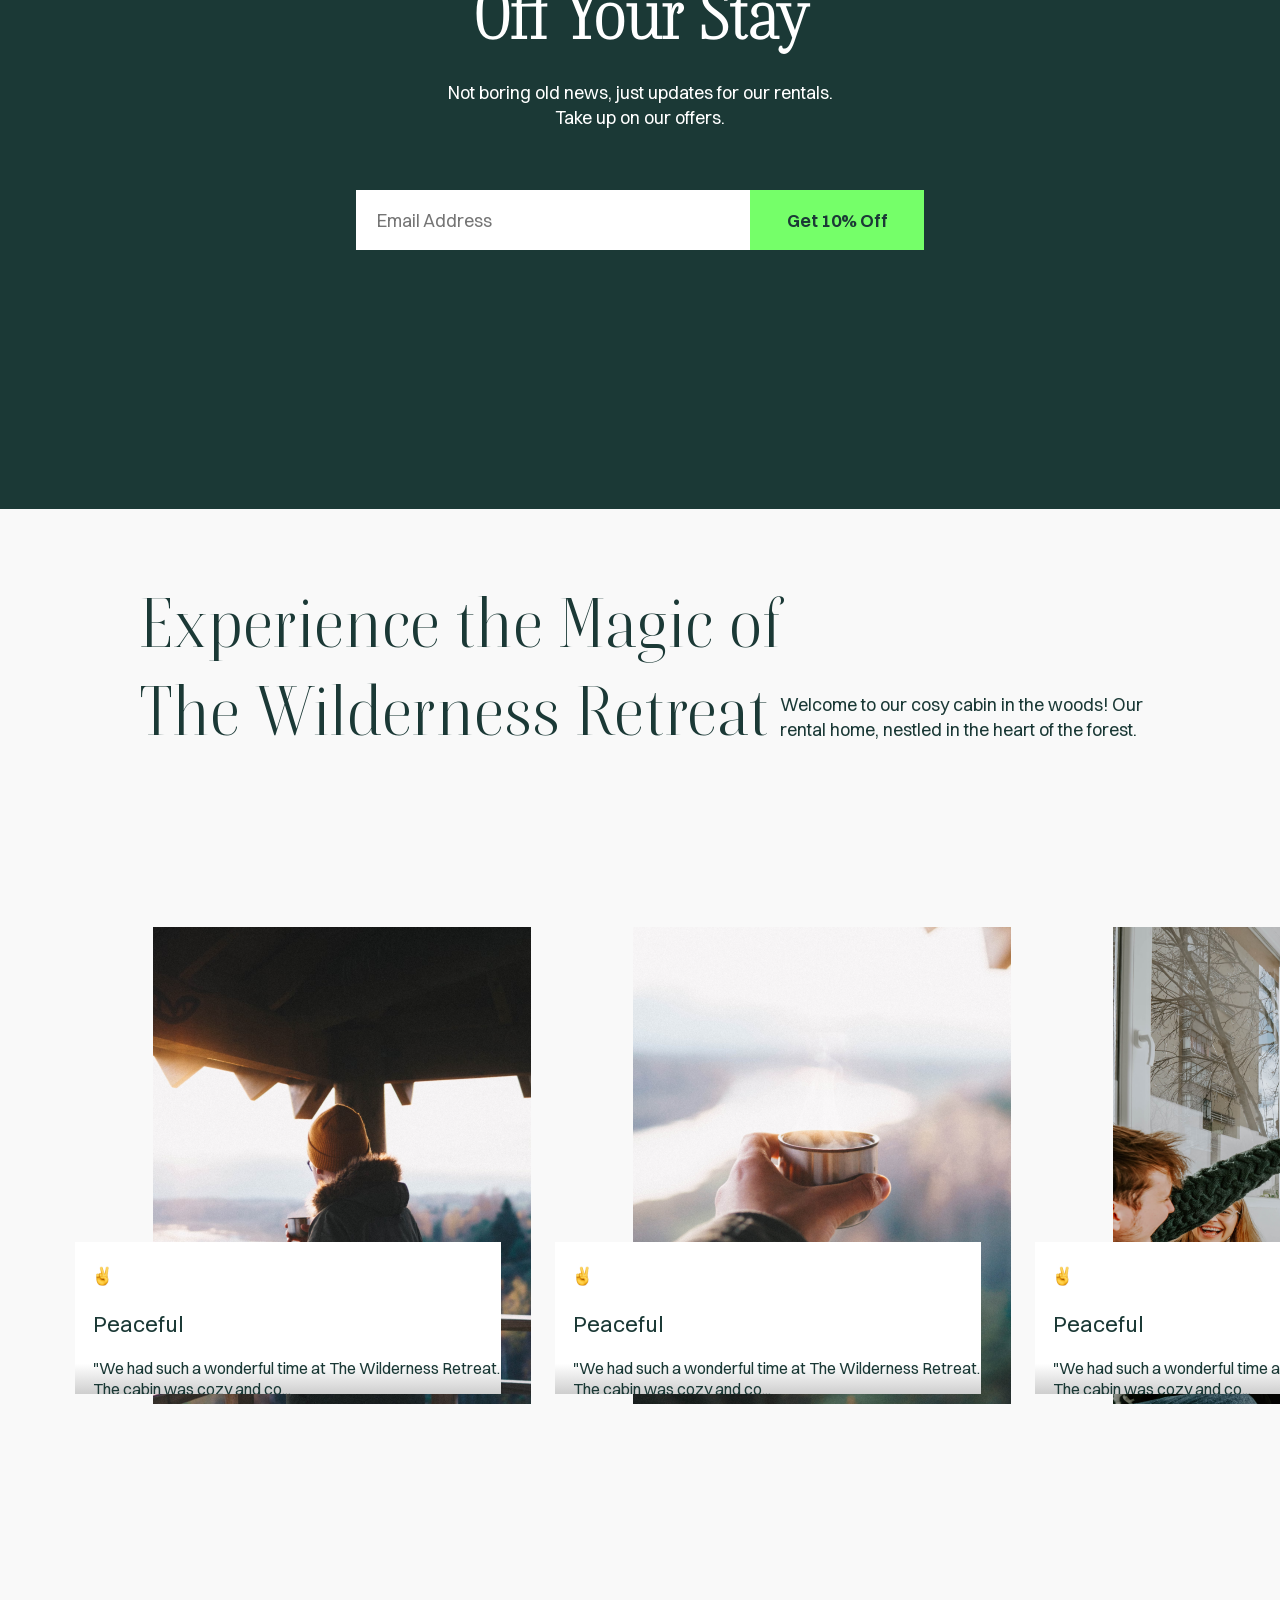
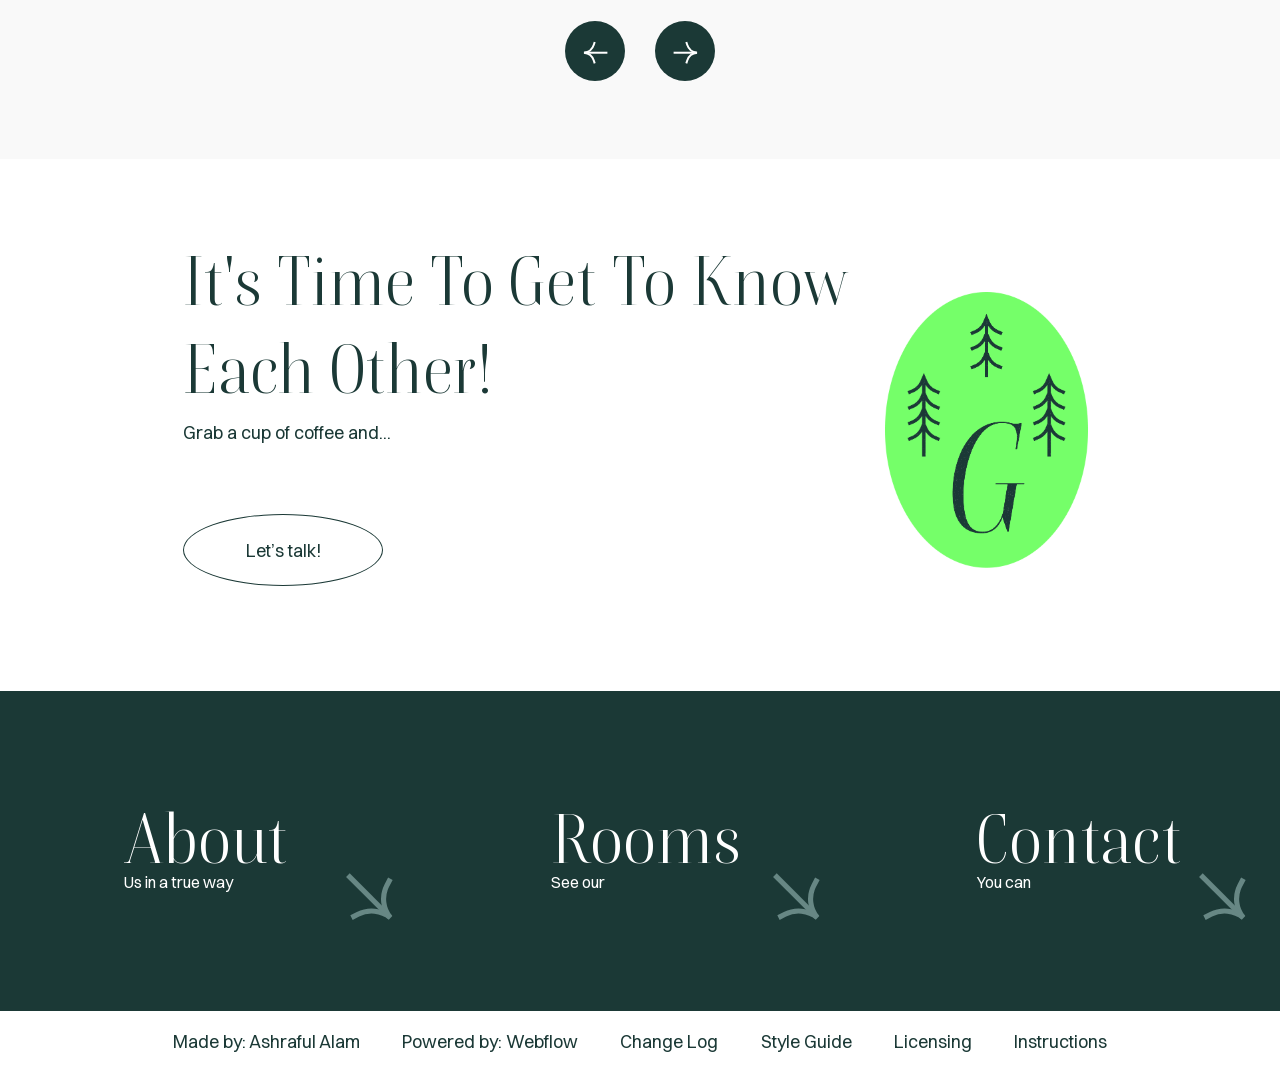
==== commit 8db6ec2b: "small fix" ====
--- a/index.html
+++ b/index.html
@@ -3,7 +3,7 @@
   <head>
     <meta charset="UTF-8" />
     <meta name="viewport" content="width=device-width, initial-scale=1.0" />
-    <title>Document</title>
+    <title>Homepage</title>
     <link rel="stylesheet" href="homePage.css" />
   </head>
   <body>
--- a/homePage.css
+++ b/homePage.css
@@ -1,29 +1,29 @@
 /* -------------------------Import Fonts---------------------------------------- */
 @font-face {
   font-family: "Boska-Variable"; /* Name you'll use for the font */
-  src: url("source/fonts/Boska-Variable.ttf") format("truetype"); /* Path to TTF file */
+  src: url("source/fonts/Boska-Variable.ttf") format("truetype"); 
 }
 
 @font-face {
-  font-family: "Boska"; /* Name you'll use for the font */
-  src: url("source/fonts/Boska-Light.otf") format("opentype"); /* OTF format */
+  font-family: "Boska"; 
+  src: url("source/fonts/Boska-Light.otf") format("opentype"); 
 }
 @font-face {
-  font-family: "Boska-Italic"; /* Name you'll use for the font */
-  src: url("source/fonts/Boska-LightItalic.otf") format("opentype"); /* OTF format */
+  font-family: "Boska-Italic"; 
+  src: url("source/fonts/Boska-LightItalic.otf") format("opentype"); 
 }
 
 @font-face {
-  font-family: "Switzer-Variable"; /* Name you'll use for the font */
-  src: url("source/fonts/Switzer-Variable.ttf") format("truetype"); /* Path to TTF file */
+  font-family: "Switzer-Variable"; 
+  src: url("source/fonts/Switzer-Variable.ttf") format("truetype"); 
 }
 @font-face {
-  font-family: "Switzer-VariableItalic"; /* Name you'll use for the font */
-  src: url("source/fonts/Switzer-VariableItalic.ttf") format("truetype"); /* Path to TTF file */
+  font-family: "Switzer-VariableItalic"; 
+  src: url("source/fonts/Switzer-VariableItalic.ttf") format("truetype"); 
 }
 @font-face {
-  font-family: "Switzer"; /* Name you'll use for the font */
-  src: url("source/fonts/Switzer-Extralight.otf") format("opentype"); /* OTF format */
+  font-family: "Switzer"; /
+  src: url("source/fonts/Switzer-Extralight.otf") format("opentype"); 
 }
 
 /* -----------------global css------------------------ */
@@ -51,7 +51,6 @@
   z-index: 2;
 }
 nav {
-  /* width: 100vw; */
   display: flex;
   flex-direction: row;
   justify-content: space-between;
@@ -74,7 +73,6 @@
 }
 .logo {
   width: 168.3px;
-  /* height: 33px; */
 }
 
 /* ---------------------Hero Container css-------------------------- */
@@ -82,7 +80,6 @@
   display: flex;
   justify-content: center;
   align-items: center;
-  /* height: 1394.9px; */
   height: 1079px;
   margin: 0 auto;
   position: relative;
@@ -90,7 +87,6 @@
 }
 .heroContainer img {
   height: 570px;
-  /* width: 570px; */
   aspect-ratio: 1/1;
 }
 .heroContainer .line {
@@ -122,7 +118,6 @@
   color: #ffffff;
   height: 724px;
   width: 1070px;
-  /* left: 232px; */
   margin-left: 72px;
   top: 183px;
   text-transform: capitalize;
@@ -141,8 +136,6 @@
 
 .heroContainer .title > h1:nth-child(2) {
   color: #75ff69;
-  /* font-style: italic; */
-  /* margin-left: 191px; */
   margin-left: 225px;
   font-family: "Boska-Italic", "Boska-Variable", sans-serif;
 }
@@ -246,7 +239,6 @@
   font-weight: lighter;
   text-transform: uppercase;
   margin: unset;
-  /* margin-top: 233px; */
   padding-top: 233px;
   text-align: center;
 }
@@ -300,7 +292,6 @@
 }
 .uniqueRoomsContainer {
   height: 1496px;
-  /* background-color: #ffffff; */
   background-color: #f9f9f9;
   position: relative;
 }
@@ -526,7 +517,6 @@
   left: 0px;
   height: 152px;
   width: 426px;
-  /* background-image: linear-gradient(to top, #F9F9F9, #ffffff); */
   background-image: linear-gradient(to top, #cecece 0%, #fff 20%);
   z-index: 2;
   padding-left: 18px;
